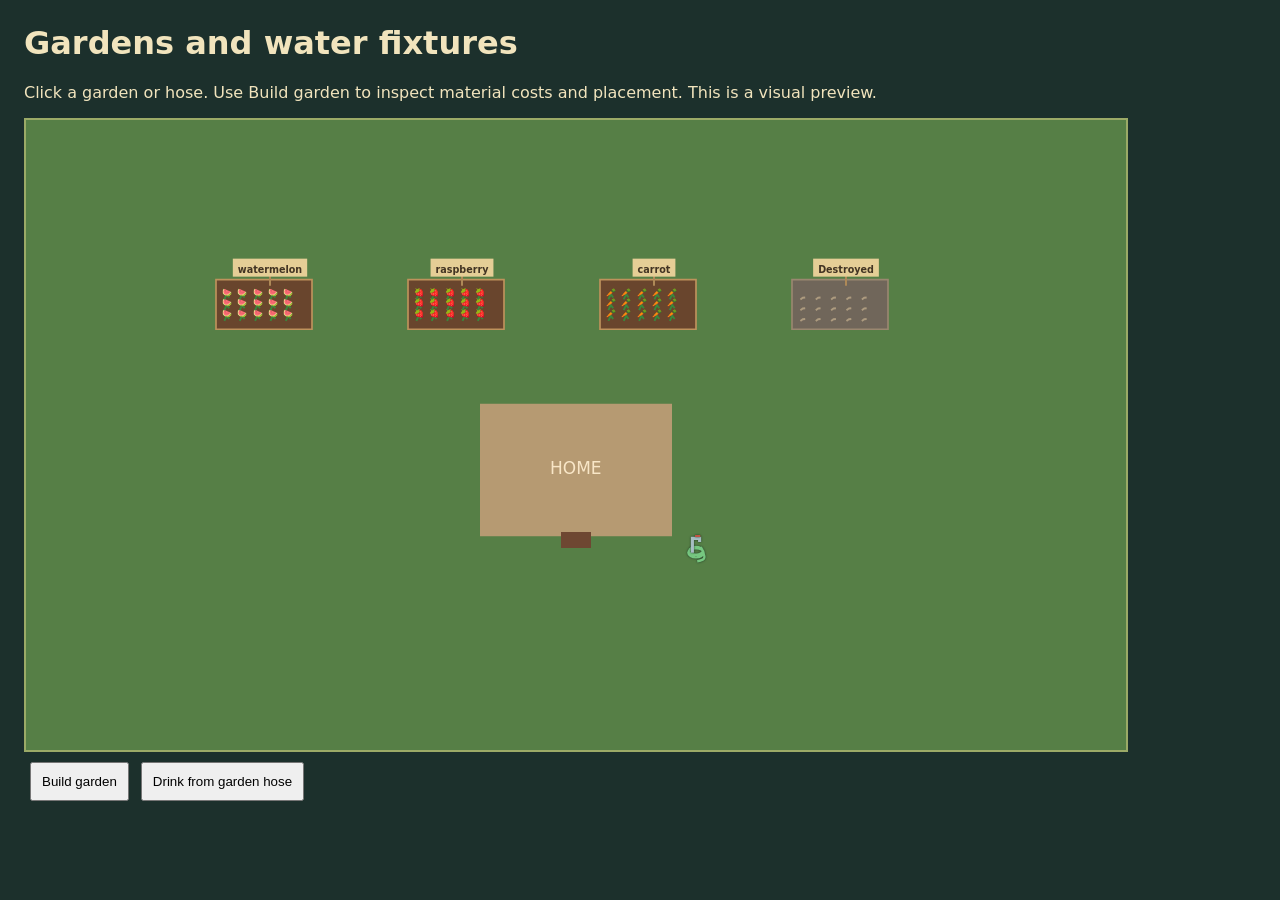
==== tools/gardens-preview.html @ 6002fa22 "Add gardens, farms, kitchen sinks, and garden hoses" ====
<!doctype html><meta charset="utf-8"><title>Gardens and water fixtures preview</title><style>body{background:#1c302c;color:#f1e4bd;font:16px system-ui;margin:24px}canvas{background:#567f46;border:2px solid #9baa67}dialog{background:#263c37;color:#f1e4bd;max-height:80vh;overflow:auto;max-width:760px}button{padding:10px;margin:6px}.garden-build-row{padding:6px;border-bottom:1px solid #ffffff30}.garden-placement-banner{position:fixed;top:15px;left:15px;background:#263c37;padding:16px;z-index:10}#actionMenu{display:inline-block}</style><h1>Gardens and water fixtures</h1><p>Click a garden or hose. Use Build garden to inspect material costs and placement. This is a visual preview.</p><canvas width="1100" height="630"></canvas><div id="actionMenu"></div><script src="../src/AlternateEarth.Client2D/survival.js"></script><script src="../src/AlternateEarth.Client2D/gardens.js"></script><script>
const canvas=document.querySelector('canvas'),ctx=canvas.getContext('2d');let scale=24;const project=p=>({x:550+p.x*scale,y:350-p.y*scale*.69});
const entities=[{id:'home',kind:'building',position:{x:0,y:0},geometry:[{x:-4,y:-4},{x:4,y:-4},{x:4,y:4},{x:-4,y:4}],properties:{}},...['watermelon','raspberry','carrot','corn'].map((crop,i)=>({id:'garden'+i,kind:'resourceNode',position:{x:-13+i*8,y:10},properties:{subtype:'garden',itemType:crop,...(i===3?{state:'rubble'}:{})}})),{id:'hose',kind:'resourceNode',position:{x:5,y:-5},properties:{subtype:'gardenHose'}}];
const state={base:entities,baseById:new Map(entities.map(e=>[e.id,e])),players:new Map([['me',{id:'me',position:{x:6,y:-6}}]]),playerId:'me',privateState:{base:{buildingId:'home'}},scale};
const ring=(p,r,color)=>{ctx.strokeStyle=color;ctx.lineWidth=2;ctx.beginPath();const c=project(p);ctx.ellipse(c.x,c.y,r*scale,r*scale*.69,0,0,Math.PI*2);ctx.stroke()};
const gui=Gardens.create({state,send:m=>{if(m.type==='requestGardenBuild')gui.options({center:{x:0,y:0},radius:40,craftingLevel:5,bookBonus:true,options:['watermelon','raspberry','carrot'].map(crop=>({crop,seeds:50,wood:20,fertilizer:5,successChance:.3,canBuild:true}))});else{alert(JSON.stringify(m));gui.result();}},stopTravel(){},showToast:alert,navigateTo:()=>{},beginFollowCommand:()=>{},ui:{actionMenu:document.querySelector('#actionMenu')},project,ring});gui.updateButton();
function draw(){scale=state.scale;ctx.clearRect(0,0,1100,630);const h=project({x:-4,y:4});ctx.fillStyle='#b69a72';ctx.fillRect(h.x,h.y,8*scale,8*scale*.69);ctx.fillStyle='#6e4732';ctx.fillRect(535,412,30,16);ctx.font='17px system-ui';ctx.fillStyle='#f8e6c7';ctx.fillText('HOME',524,354);for(const e of entities)Gardens.draw(ctx,e,project,scale);gui.overlay(ctx);requestAnimationFrame(draw)}draw();
function world(event){const r=canvas.getBoundingClientRect();return{x:(event.clientX-r.left-550)/scale,y:(350-event.clientY+r.top)/(scale*.69)}}canvas.onclick=e=>gui.click(world(e));canvas.onmousemove=e=>gui.move(world(e));
</script>
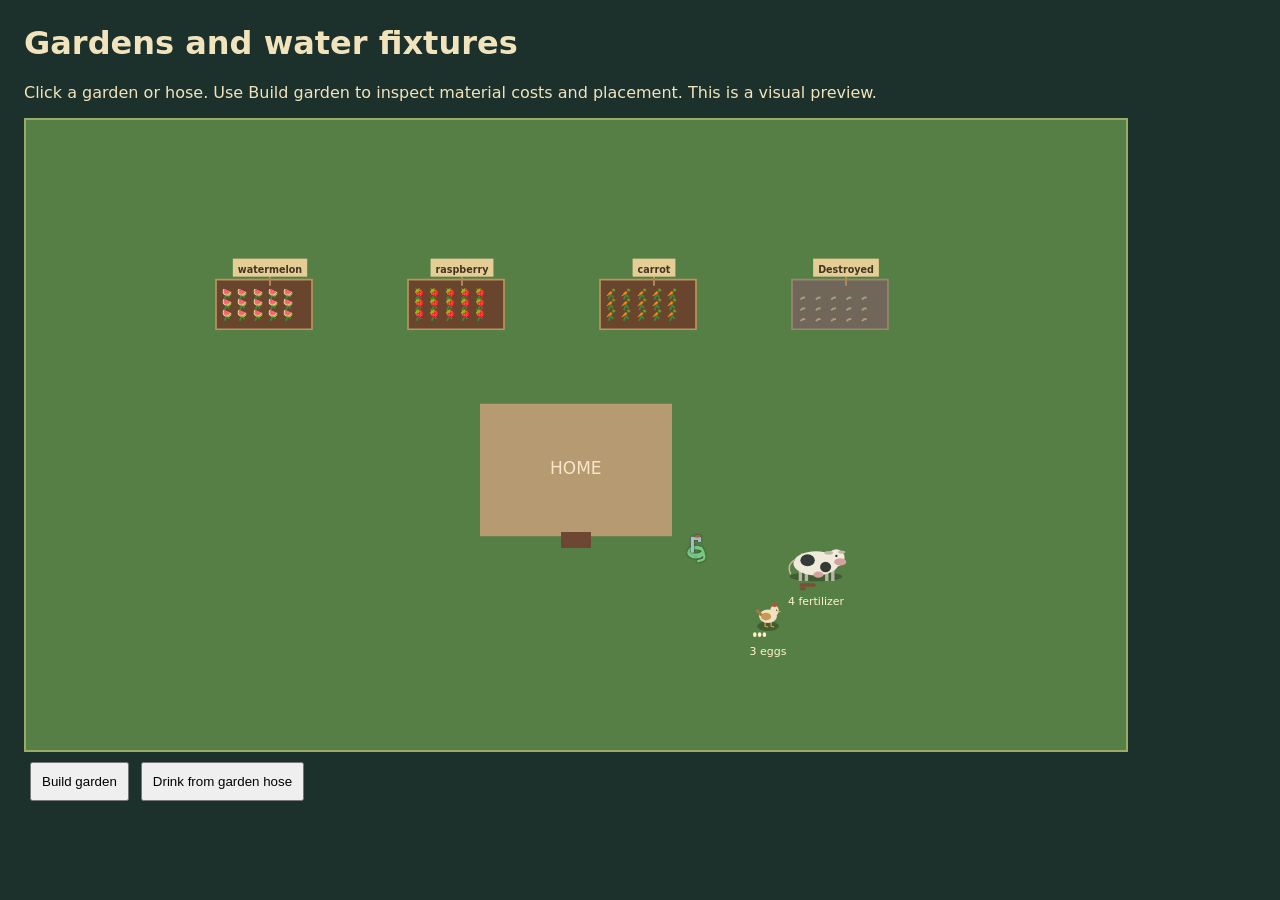
==== commit 0c8bec01: "Add farm livestock, milking, and farm resource crafting" ====
--- a/tools/gardens-preview.html
+++ b/tools/gardens-preview.html
@@ -1,7 +1,7 @@
 <!doctype html><meta charset="utf-8"><title>Gardens and water fixtures preview</title><style>body{background:#1c302c;color:#f1e4bd;font:16px system-ui;margin:24px}canvas{background:#567f46;border:2px solid #9baa67}dialog{background:#263c37;color:#f1e4bd;max-height:80vh;overflow:auto;max-width:760px}button{padding:10px;margin:6px}.garden-build-row{padding:6px;border-bottom:1px solid #ffffff30}.garden-placement-banner{position:fixed;top:15px;left:15px;background:#263c37;padding:16px;z-index:10}#actionMenu{display:inline-block}</style><h1>Gardens and water fixtures</h1><p>Click a garden or hose. Use Build garden to inspect material costs and placement. This is a visual preview.</p><canvas width="1100" height="630"></canvas><div id="actionMenu"></div><script src="../src/AlternateEarth.Client2D/survival.js"></script><script src="../src/AlternateEarth.Client2D/gardens.js"></script><script>
 const canvas=document.querySelector('canvas'),ctx=canvas.getContext('2d');let scale=24;const project=p=>({x:550+p.x*scale,y:350-p.y*scale*.69});
-const entities=[{id:'home',kind:'building',position:{x:0,y:0},geometry:[{x:-4,y:-4},{x:4,y:-4},{x:4,y:4},{x:-4,y:4}],properties:{}},...['watermelon','raspberry','carrot','corn'].map((crop,i)=>({id:'garden'+i,kind:'resourceNode',position:{x:-13+i*8,y:10},properties:{subtype:'garden',itemType:crop,...(i===3?{state:'rubble'}:{})}})),{id:'hose',kind:'resourceNode',position:{x:5,y:-5},properties:{subtype:'gardenHose'}}];
-const state={base:entities,baseById:new Map(entities.map(e=>[e.id,e])),players:new Map([['me',{id:'me',position:{x:6,y:-6}}]]),playerId:'me',privateState:{base:{buildingId:'home'}},scale};
+const entities=[{id:'cow',kind:'resourceNode',position:{x:10,y:-6},properties:{subtype:'farmCow',productQuantity:'4'}},{id:'hen',kind:'resourceNode',position:{x:8,y:-9},properties:{subtype:'farmChicken',productQuantity:'3'}},{id:'home',kind:'building',position:{x:0,y:0},geometry:[{x:-4,y:-4},{x:4,y:-4},{x:4,y:4},{x:-4,y:4}],properties:{}},...['watermelon','raspberry','carrot','corn'].map((crop,i)=>({id:'garden'+i,kind:'resourceNode',position:{x:-13+i*8,y:10},properties:{subtype:'garden',itemType:crop,...(i===3?{state:'rubble'}:{})}})),{id:'hose',kind:'resourceNode',position:{x:5,y:-5},properties:{subtype:'gardenHose'}}];
+const state={base:entities,baseById:new Map(entities.map(e=>[e.id,e])),players:new Map([['me',{id:'me',position:{x:6,y:-6}}]]),playerId:'me',privateState:{base:{buildingId:'home'},inventory:{items:[{itemType:'emptyGlassJar',quantity:1}]}},scale};
 const ring=(p,r,color)=>{ctx.strokeStyle=color;ctx.lineWidth=2;ctx.beginPath();const c=project(p);ctx.ellipse(c.x,c.y,r*scale,r*scale*.69,0,0,Math.PI*2);ctx.stroke()};
 const gui=Gardens.create({state,send:m=>{if(m.type==='requestGardenBuild')gui.options({center:{x:0,y:0},radius:40,craftingLevel:5,bookBonus:true,options:['watermelon','raspberry','carrot'].map(crop=>({crop,seeds:50,wood:20,fertilizer:5,successChance:.3,canBuild:true}))});else{alert(JSON.stringify(m));gui.result();}},stopTravel(){},showToast:alert,navigateTo:()=>{},beginFollowCommand:()=>{},ui:{actionMenu:document.querySelector('#actionMenu')},project,ring});gui.updateButton();
 function draw(){scale=state.scale;ctx.clearRect(0,0,1100,630);const h=project({x:-4,y:4});ctx.fillStyle='#b69a72';ctx.fillRect(h.x,h.y,8*scale,8*scale*.69);ctx.fillStyle='#6e4732';ctx.fillRect(535,412,30,16);ctx.font='17px system-ui';ctx.fillStyle='#f8e6c7';ctx.fillText('HOME',524,354);for(const e of entities)Gardens.draw(ctx,e,project,scale);gui.overlay(ctx);requestAnimationFrame(draw)}draw();
